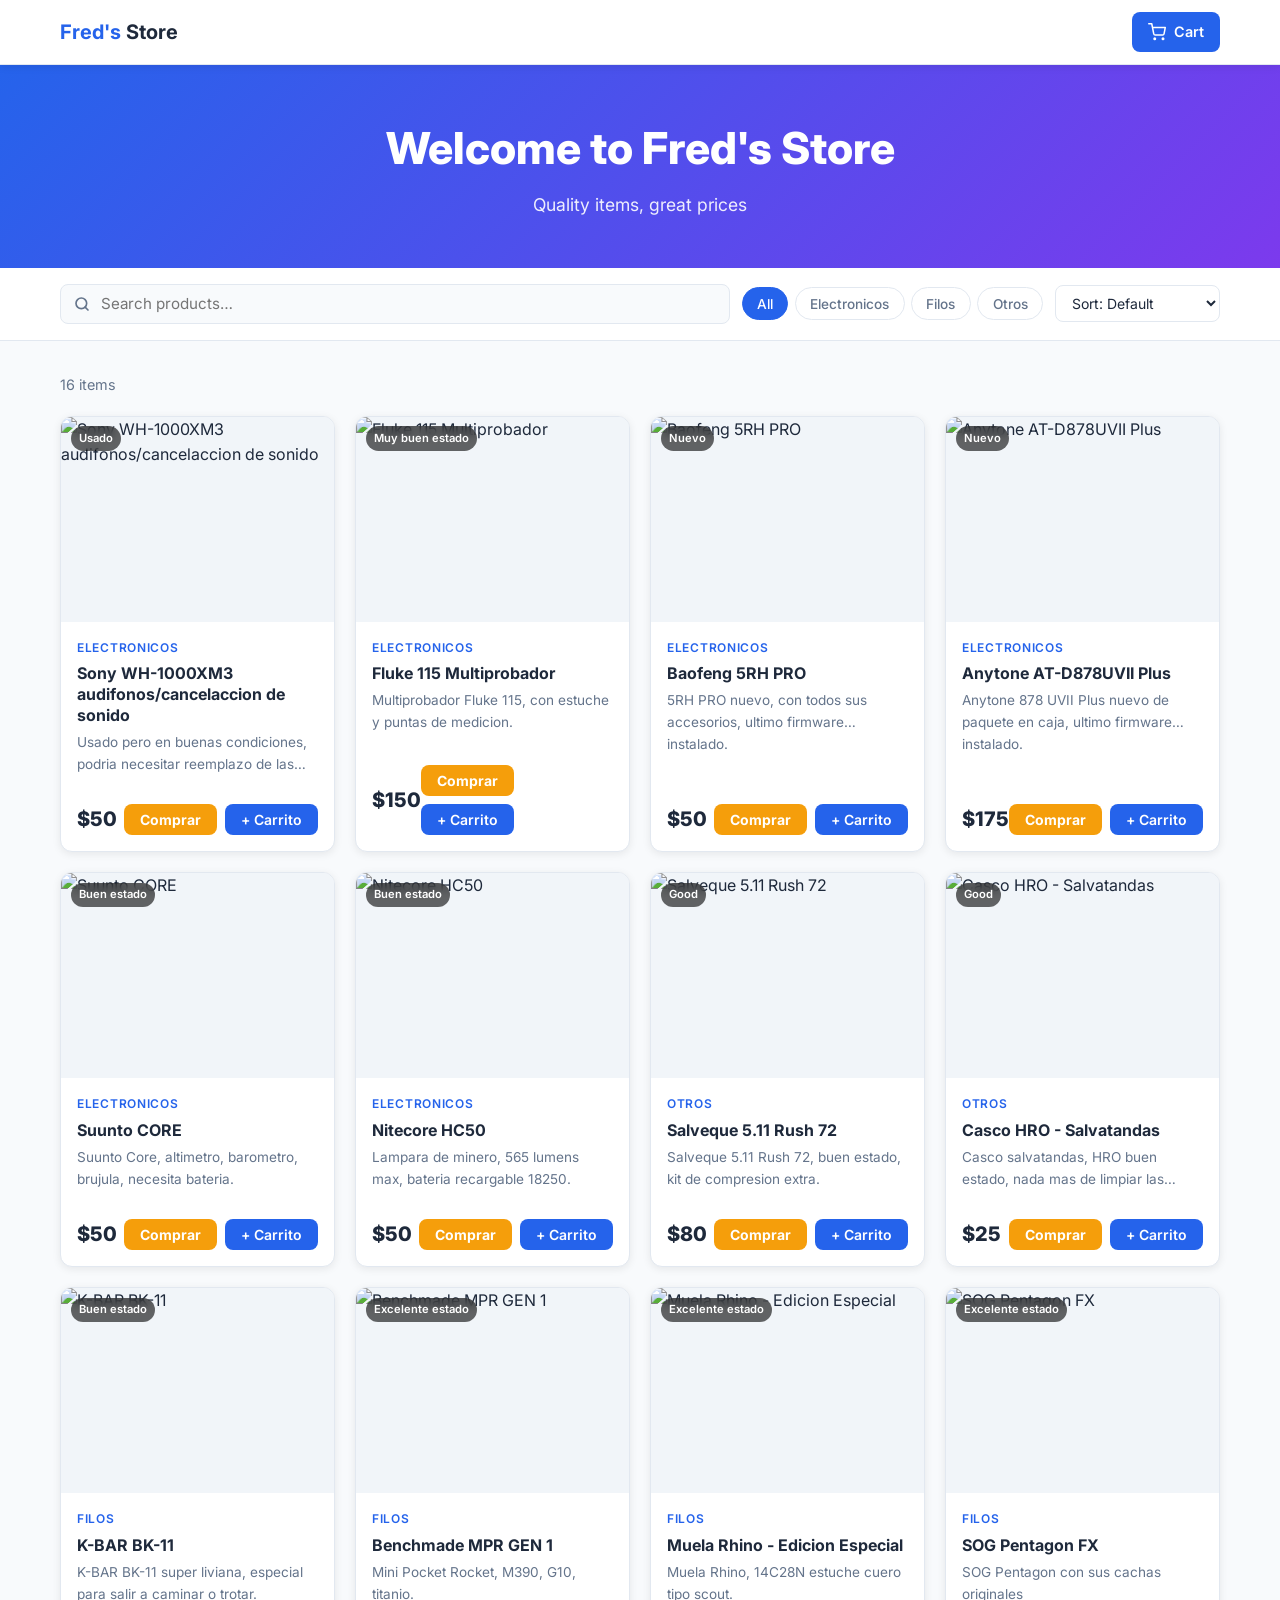
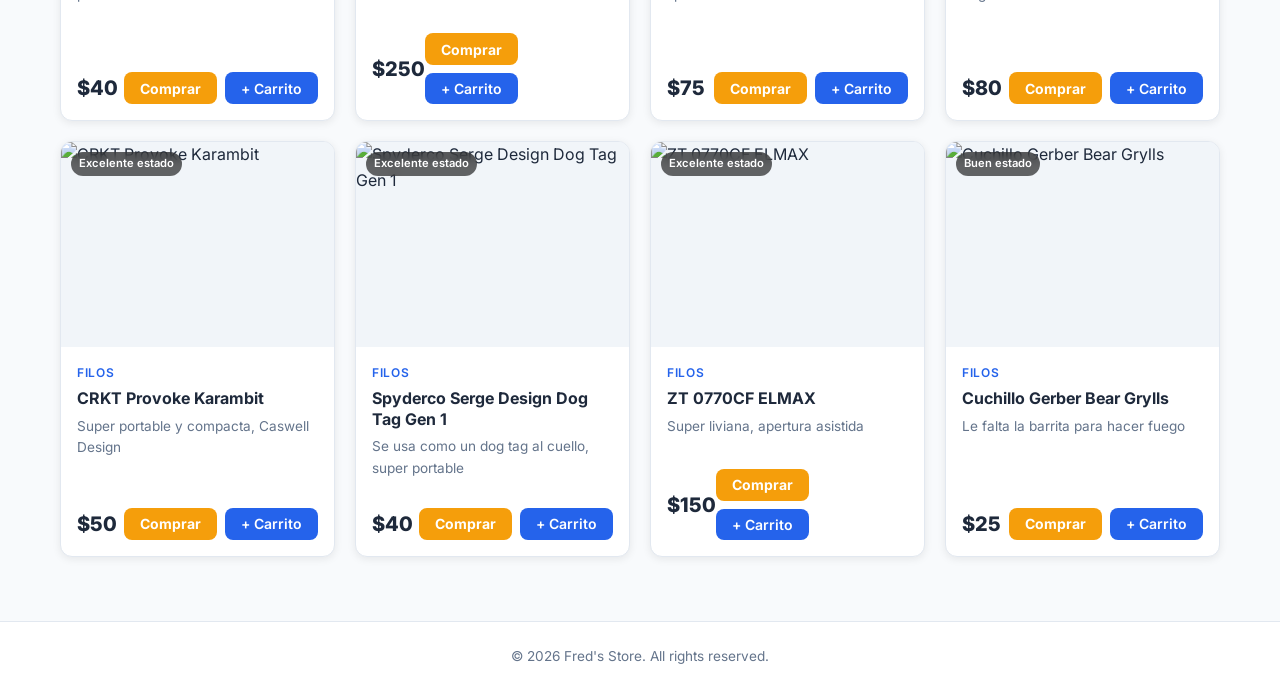
==== index.html @ a8bd1b10 "Initial commit - Fred's Store" ====
<!DOCTYPE html>
<html lang="en">
<head>
  <meta charset="UTF-8" />
  <meta name="viewport" content="width=device-width, initial-scale=1.0" />
  <title id="page-title">My Store</title>
  <link rel="preconnect" href="https://fonts.googleapis.com" />
  <link rel="preconnect" href="https://fonts.gstatic.com" crossorigin />
  <link href="https://fonts.googleapis.com/css2?family=Inter:wght@400;500;600;700;800&display=swap" rel="stylesheet" />
  <link rel="stylesheet" href="css/style.css" />
</head>
<body>

  <!-- ===== HEADER ===== -->
  <header>
    <div class="container header-inner">
      <a class="logo" id="store-logo" href="index.html">My <span>Store</span></a>
      <a class="cart-btn" href="cart.html" id="cart-link">
        <svg width="18" height="18" viewBox="0 0 24 24" fill="none" stroke="currentColor" stroke-width="2" stroke-linecap="round" stroke-linejoin="round"><circle cx="9" cy="21" r="1"/><circle cx="20" cy="21" r="1"/><path d="M1 1h4l2.68 13.39a2 2 0 0 0 2 1.61h9.72a2 2 0 0 0 2-1.61L23 6H6"/></svg>
        Cart
        <span class="badge" id="cart-count">0</span>
      </a>
    </div>
  </header>

  <!-- ===== HERO ===== -->
  <section class="hero">
    <div class="container">
      <h1 id="hero-title">Welcome to My Store</h1>
      <p id="hero-tagline">Quality items, great prices</p>
    </div>
  </section>

  <!-- ===== SEARCH + FILTERS ===== -->
  <section class="controls">
    <div class="container controls-inner">
      <div class="search-wrap">
        <svg width="16" height="16" viewBox="0 0 24 24" fill="none" stroke="currentColor" stroke-width="2.5" stroke-linecap="round" stroke-linejoin="round"><circle cx="11" cy="11" r="8"/><line x1="21" y1="21" x2="16.65" y2="16.65"/></svg>
        <input type="search" id="searchInput" placeholder="Search products…" autocomplete="off" />
      </div>
      <div class="filter-tabs" id="filterTabs">
        <!-- Tabs injected by JS -->
      </div>
      <select id="sortSelect">
        <option value="default">Sort: Default</option>
        <option value="price-asc">Price: Low → High</option>
        <option value="price-desc">Price: High → Low</option>
        <option value="name-asc">Name: A → Z</option>
      </select>
    </div>
  </section>

  <!-- ===== PRODUCT GRID ===== -->
  <main class="grid-section">
    <div class="container">
      <div class="results-bar">
        <span id="resultsCount"></span>
      </div>
      <div class="product-grid" id="productGrid">
        <!-- Cards injected by JS -->
      </div>
    </div>
  </main>

  <!-- ===== FOOTER ===== -->
  <footer>
    <div class="container">
      <p id="footer-text"></p>
    </div>
  </footer>

  <!-- ===== TOAST ===== -->
  <div class="toast" id="toast"></div>

  <!-- ===== BUY NOW MODAL ===== -->
  <div class="modal-overlay" id="buyModal" onclick="closeBuyModal(event)">
    <div class="modal">
      <div class="modal-header">
        <img id="modalImg" src="" alt="" />
        <div class="modal-header-info">
          <span class="cat" id="modalCat"></span>
          <h3 id="modalName"></h3>
          <span class="price" id="modalPrice"></span>
        </div>
        <button class="modal-close" onclick="closeBuyModalDirect()">&times;</button>
      </div>
      <div class="modal-body">
        <div>
          <div class="modal-section-title">Formas de pago</div>
          <div class="payment-options" id="modalPayments"></div>
        </div>
        <div class="modal-contact" id="modalContact"></div>
        <p class="modal-shipping" id="modalShipping"></p>
      </div>
    </div>
  </div>

  <script src="js/products.js"></script>
  <script src="js/app.js"></script>
</body>
</html>
---- css/style.css ----
/* ================================================
   Reset & Base
   ================================================ */
*, *::before, *::after { box-sizing: border-box; margin: 0; padding: 0; }

:root {
  color-scheme: light;
  --brand:     #2563eb;
  --brand-dk:  #1d4ed8;
  --accent:    #f59e0b;
  --sold:      #6b7280;
  --bg:        #f8fafc;
  --surface:   #ffffff;
  --border:    #e2e8f0;
  --text:      #1e293b;
  --muted:     #64748b;
  --radius:    12px;
  --shadow:    0 2px 8px rgba(0,0,0,.08);
  --shadow-lg: 0 8px 24px rgba(0,0,0,.12);
  --font:      'Inter', system-ui, -apple-system, sans-serif;
}

html { scroll-behavior: smooth; color-scheme: light; }
body { font-family: var(--font); background: var(--bg); color: var(--text); line-height: 1.6; }

a { color: inherit; text-decoration: none; }
img { display: block; max-width: 100%; }
button { font-family: inherit; cursor: pointer; border: none; }

/* ================================================
   Layout helpers
   ================================================ */
.container { max-width: 1200px; margin: 0 auto; padding: 0 1.25rem; }

/* ================================================
   Header
   ================================================ */
header {
  background: var(--surface);
  border-bottom: 1px solid var(--border);
  position: sticky;
  top: 0;
  z-index: 100;
  box-shadow: var(--shadow);
}

.header-inner {
  display: flex;
  align-items: center;
  justify-content: space-between;
  height: 64px;
  gap: 1rem;
}

.logo {
  font-size: 1.25rem;
  font-weight: 700;
  color: var(--brand);
  white-space: nowrap;
}
.logo span { color: var(--text); }

/* Cart button */
.cart-btn {
  display: flex;
  align-items: center;
  gap: .5rem;
  background: var(--brand);
  color: #fff;
  padding: .5rem 1rem;
  border-radius: 8px;
  font-size: .9rem;
  font-weight: 600;
  transition: background .15s;
  white-space: nowrap;
}
.cart-btn:hover { background: var(--brand-dk); }
.cart-btn .badge {
  background: var(--accent);
  color: #fff;
  border-radius: 999px;
  padding: 0 6px;
  font-size: .75rem;
  font-weight: 700;
  min-width: 20px;
  text-align: center;
}

/* ================================================
   Hero banner
   ================================================ */
.hero {
  background: linear-gradient(135deg, var(--brand) 0%, #7c3aed 100%);
  color: #fff;
  padding: 3rem 1.25rem;
  text-align: center;
}
.hero h1 { font-size: clamp(1.75rem, 4vw, 2.75rem); font-weight: 800; margin-bottom: .5rem; }
.hero p  { font-size: 1.1rem; opacity: .9; }

/* ================================================
   Search + Filters
   ================================================ */
.controls {
  background: var(--surface);
  border-bottom: 1px solid var(--border);
  padding: 1rem 0;
  position: sticky;
  top: 64px;
  z-index: 90;
}

.controls-inner {
  display: flex;
  flex-wrap: wrap;
  align-items: center;
  gap: .75rem;
}

.search-wrap {
  position: relative;
  flex: 1;
  min-width: 200px;
}
.search-wrap svg {
  position: absolute;
  left: .875rem;
  top: 50%;
  transform: translateY(-50%);
  color: var(--muted);
  pointer-events: none;
}
#searchInput {
  width: 100%;
  padding: .6rem 1rem .6rem 2.5rem;
  border: 1.5px solid var(--border);
  border-radius: 8px;
  font-size: .95rem;
  font-family: inherit;
  background: var(--bg);
  color: var(--text);
  transition: border-color .15s, box-shadow .15s;
}
#searchInput:focus {
  outline: none;
  border-color: var(--brand);
  box-shadow: 0 0 0 3px rgba(37,99,235,.15);
}

.filter-tabs {
  display: flex;
  gap: .4rem;
  flex-wrap: wrap;
}
.filter-tab {
  padding: .45rem .9rem;
  border-radius: 999px;
  border: 1.5px solid var(--border);
  background: var(--surface);
  font-size: .85rem;
  font-weight: 500;
  color: var(--muted);
  transition: all .15s;
}
.filter-tab:hover { border-color: var(--brand); color: var(--brand); }
.filter-tab.active { background: var(--brand); border-color: var(--brand); color: #fff; }

/* Sort select */
#sortSelect {
  padding: .5rem .75rem;
  border: 1.5px solid var(--border);
  border-radius: 8px;
  font-size: .875rem;
  font-family: inherit;
  background: var(--surface);
  color: var(--text);
  cursor: pointer;
}
#sortSelect:focus { outline: none; border-color: var(--brand); }

/* ================================================
   Product grid
   ================================================ */
.grid-section { padding: 2rem 0 4rem; }

.results-bar {
  display: flex;
  align-items: center;
  justify-content: space-between;
  margin-bottom: 1.25rem;
  font-size: .9rem;
  color: var(--muted);
}

.product-grid {
  display: grid;
  grid-template-columns: repeat(auto-fill, minmax(260px, 1fr));
  gap: 1.25rem;
}

/* ================================================
   Product card
   ================================================ */
.card {
  background: var(--surface);
  border: 1px solid var(--border);
  border-radius: var(--radius);
  overflow: hidden;
  box-shadow: var(--shadow);
  display: flex;
  flex-direction: column;
  transition: transform .2s, box-shadow .2s;
}
.card:hover { transform: translateY(-3px); box-shadow: var(--shadow-lg); }
.card.sold-card { opacity: .7; }

.card-img-wrap {
  position: relative;
  aspect-ratio: 4/3;
  overflow: hidden;
  background: #f1f5f9;
}
.card-img-wrap img {
  width: 100%;
  height: 100%;
  object-fit: cover;
  transition: transform .3s;
}
.card:hover .card-img-wrap img { transform: scale(1.04); }

.sold-badge {
  position: absolute;
  inset: 0;
  background: rgba(0,0,0,.45);
  display: flex;
  align-items: center;
  justify-content: center;
  color: #fff;
  font-size: 1.4rem;
  font-weight: 800;
  letter-spacing: .05em;
}

.condition-tag {
  position: absolute;
  top: .6rem;
  left: .6rem;
  background: rgba(0,0,0,.6);
  color: #fff;
  font-size: .7rem;
  font-weight: 600;
  padding: .2rem .5rem;
  border-radius: 999px;
  backdrop-filter: blur(4px);
}

.card-body {
  padding: 1rem;
  flex: 1;
  display: flex;
  flex-direction: column;
  gap: .4rem;
}
.card-category { font-size: .75rem; font-weight: 600; color: var(--brand); text-transform: uppercase; letter-spacing: .06em; }
.card-name { font-size: 1rem; font-weight: 700; line-height: 1.3; }
.card-desc { font-size: .85rem; color: var(--muted); flex: 1; display: -webkit-box; -webkit-line-clamp: 2; -webkit-box-orient: vertical; overflow: hidden; }

.card-footer {
  display: flex;
  align-items: center;
  justify-content: space-between;
  padding: .75rem 1rem 1rem;
}
.card-price { font-size: 1.25rem; font-weight: 800; color: var(--text); }
.card-price.sold-price { color: var(--sold); text-decoration: line-through; }

.btn-add {
  background: var(--brand);
  color: #fff;
  padding: .45rem 1rem;
  border-radius: 8px;
  font-size: .875rem;
  font-weight: 600;
  transition: background .15s, transform .1s;
}
.btn-add:hover { background: var(--brand-dk); }
.btn-add:active { transform: scale(.97); }
.btn-add:disabled, .btn-add.in-cart {
  background: #e2e8f0;
  color: var(--muted);
  cursor: default;
}
.btn-sold { background: var(--sold); color: #fff; padding: .45rem 1rem; border-radius: 8px; font-size: .875rem; font-weight: 600; cursor: default; }

/* Empty state */
.empty-state {
  grid-column: 1/-1;
  text-align: center;
  padding: 4rem 1rem;
  color: var(--muted);
}
.empty-state svg { margin: 0 auto 1rem; opacity: .3; }
.empty-state h3 { font-size: 1.25rem; margin-bottom: .4rem; color: var(--text); }

/* ================================================
   Cart page
   ================================================ */
.page-header {
  background: var(--surface);
  border-bottom: 1px solid var(--border);
  padding: 1.5rem 0;
}
.page-header h1 { font-size: 1.75rem; font-weight: 800; }
.back-link { display: inline-flex; align-items: center; gap: .3rem; color: var(--brand); font-size: .9rem; margin-bottom: .5rem; }
.back-link:hover { text-decoration: underline; }

.cart-layout {
  display: grid;
  grid-template-columns: 1fr 340px;
  gap: 1.5rem;
  padding: 2rem 0 4rem;
  align-items: start;
}
@media (max-width: 760px) {
  .cart-layout { grid-template-columns: 1fr; }
}

/* Cart items */
.cart-items-list { display: flex; flex-direction: column; gap: 1rem; }

.cart-item {
  background: var(--surface);
  border: 1px solid var(--border);
  border-radius: var(--radius);
  padding: 1rem;
  display: flex;
  gap: 1rem;
  align-items: center;
}
.cart-item img { width: 80px; height: 80px; object-fit: cover; border-radius: 8px; flex-shrink: 0; background: #f1f5f9; }
.cart-item-info { flex: 1; min-width: 0; }
.cart-item-name { font-weight: 700; font-size: .95rem; }
.cart-item-cond { font-size: .8rem; color: var(--muted); }
.cart-item-price { font-size: 1.1rem; font-weight: 800; white-space: nowrap; }

.btn-remove {
  background: none;
  color: var(--muted);
  padding: .4rem;
  border-radius: 6px;
  font-size: .8rem;
  transition: background .15s, color .15s;
}
.btn-remove:hover { background: #fee2e2; color: #dc2626; }

/* Empty cart */
.empty-cart {
  background: var(--surface);
  border: 1px solid var(--border);
  border-radius: var(--radius);
  padding: 3rem 1rem;
  text-align: center;
  color: var(--muted);
}
.empty-cart h3 { font-size: 1.1rem; margin-bottom: .4rem; color: var(--text); }

/* Order summary */
.summary-card {
  background: var(--surface);
  border: 1px solid var(--border);
  border-radius: var(--radius);
  padding: 1.5rem;
  position: sticky;
  top: 80px;
}
.summary-card h2 { font-size: 1.1rem; font-weight: 700; margin-bottom: 1rem; }

.summary-row { display: flex; justify-content: space-between; font-size: .9rem; padding: .3rem 0; }
.summary-row.total { font-weight: 800; font-size: 1.1rem; border-top: 1.5px solid var(--border); margin-top: .5rem; padding-top: .75rem; }

.contact-box {
  background: #eff6ff;
  border: 1.5px solid #bfdbfe;
  border-radius: 10px;
  padding: 1rem;
  margin: 1.25rem 0;
  font-size: .875rem;
}
.contact-box h3 { font-size: .9rem; font-weight: 700; color: var(--brand); margin-bottom: .5rem; }
.contact-box p { color: var(--text); margin-bottom: .3rem; }
.contact-box .label { font-weight: 600; }

.payment-tags { display: flex; gap: .4rem; flex-wrap: wrap; margin-top: .5rem; }
.payment-tag {
  background: var(--brand);
  color: #fff;
  font-size: .75rem;
  font-weight: 600;
  padding: .2rem .6rem;
  border-radius: 999px;
}

.btn-clear {
  width: 100%;
  padding: .65rem;
  border-radius: 8px;
  border: 1.5px solid var(--border);
  background: var(--surface);
  color: var(--muted);
  font-size: .875rem;
  font-weight: 600;
  margin-top: .5rem;
  transition: all .15s;
}
.btn-clear:hover { border-color: #dc2626; color: #dc2626; }

.shipping-note { font-size: .8rem; color: var(--muted); margin-top: .75rem; }

/* ================================================
   Buy Now Modal
   ================================================ */
.modal-overlay {
  position: fixed;
  inset: 0;
  background: rgba(0,0,0,.55);
  backdrop-filter: blur(3px);
  z-index: 1000;
  display: flex;
  align-items: center;
  justify-content: center;
  padding: 1rem;
  opacity: 0;
  pointer-events: none;
  transition: opacity .2s;
}
.modal-overlay.open {
  opacity: 1;
  pointer-events: all;
}

.modal {
  background: var(--surface);
  border-radius: 16px;
  box-shadow: var(--shadow-lg);
  width: 100%;
  max-width: 480px;
  transform: translateY(20px) scale(.97);
  transition: transform .25s cubic-bezier(.34,1.56,.64,1);
  overflow: hidden;
}
.modal-overlay.open .modal {
  transform: translateY(0) scale(1);
}

.modal-header {
  display: flex;
  align-items: flex-start;
  gap: 1rem;
  padding: 1.25rem 1.25rem .75rem;
  border-bottom: 1px solid var(--border);
}
.modal-header img {
  width: 72px;
  height: 72px;
  object-fit: cover;
  border-radius: 10px;
  flex-shrink: 0;
  background: #f1f5f9;
}
.modal-header-info { flex: 1; min-width: 0; }
.modal-header-info .cat { font-size: .72rem; font-weight: 700; color: var(--brand); text-transform: uppercase; letter-spacing: .06em; }
.modal-header-info h3 { font-size: 1rem; font-weight: 700; margin: .15rem 0 .25rem; line-height: 1.3; }
.modal-header-info .price { font-size: 1.35rem; font-weight: 800; color: var(--brand); }
.modal-close {
  background: none;
  border: none;
  color: var(--muted);
  font-size: 1.3rem;
  line-height: 1;
  padding: .2rem;
  cursor: pointer;
  flex-shrink: 0;
  transition: color .15s;
}
.modal-close:hover { color: var(--text); }

.modal-body { padding: 1.25rem; display: flex; flex-direction: column; gap: 1rem; }

.modal-section-title {
  font-size: .75rem;
  font-weight: 700;
  text-transform: uppercase;
  letter-spacing: .07em;
  color: var(--muted);
  margin-bottom: .5rem;
}

/* Payment method buttons */
.payment-options { display: flex; flex-direction: column; gap: .6rem; }
.payment-option {
  display: flex;
  align-items: center;
  gap: .75rem;
  padding: .75rem 1rem;
  border: 1.5px solid var(--border);
  border-radius: 10px;
  background: var(--bg);
  font-size: .9rem;
  font-weight: 600;
  color: var(--text);
  text-align: left;
  cursor: default;
  transition: border-color .15s, background .15s;
}
.payment-option .pay-icon {
  width: 36px;
  height: 36px;
  border-radius: 8px;
  background: var(--brand);
  color: #fff;
  display: flex;
  align-items: center;
  justify-content: center;
  font-size: .8rem;
  font-weight: 800;
  flex-shrink: 0;
}
.payment-option .pay-icon.sinpe    { background: #e85d04; }
.payment-option .pay-icon.transfer { background: #0369a1; }
.payment-option .pay-icon.delivery { background: #15803d; }

/* Contact row */
.modal-contact {
  background: #eff6ff;
  border: 1.5px solid #bfdbfe;
  border-radius: 10px;
  padding: .875rem 1rem;
  font-size: .875rem;
}
.modal-contact p { display: flex; align-items: center; gap: .5rem; color: var(--text); padding: .2rem 0; }
.modal-contact .label { font-weight: 700; color: var(--brand); min-width: 70px; }
.modal-contact a { color: var(--brand); font-weight: 600; }
.modal-contact a:hover { text-decoration: underline; }

.modal-shipping {
  font-size: .8rem;
  color: var(--muted);
  text-align: center;
}

/* Buy Now button on card */
.btn-buy {
  background: #f59e0b;
  color: #fff;
  padding: .45rem 1rem;
  border-radius: 8px;
  font-size: .875rem;
  font-weight: 700;
  transition: background .15s, transform .1s;
  border: none;
}
.btn-buy:hover { background: #d97706; }
.btn-buy:active { transform: scale(.97); }

.card-actions { display: flex; gap: .5rem; align-items: center; flex-wrap: wrap; }

/* ================================================
   Toast notification
   ================================================ */
.toast {
  position: fixed;
  bottom: 1.5rem;
  right: 1.5rem;
  background: #1e293b;
  color: #fff;
  padding: .75rem 1.25rem;
  border-radius: 10px;
  font-size: .9rem;
  font-weight: 500;
  box-shadow: var(--shadow-lg);
  transform: translateY(100px);
  opacity: 0;
  transition: all .3s cubic-bezier(.34,1.56,.64,1);
  z-index: 9999;
}
.toast.show { transform: translateY(0); opacity: 1; }

/* ================================================
   Footer
   ================================================ */
footer {
  border-top: 1px solid var(--border);
  background: var(--surface);
  padding: 1.5rem 0;
  text-align: center;
  font-size: .85rem;
  color: var(--muted);
}

/* ================================================
   Responsive tweaks
   ================================================ */
@media (max-width: 640px) {
  .hero { padding: 2rem 1rem; }
  .controls-inner { flex-direction: column; align-items: stretch; }
  .filter-tabs { justify-content: flex-start; }
  .card-footer { flex-wrap: wrap; gap: .5rem; }
}
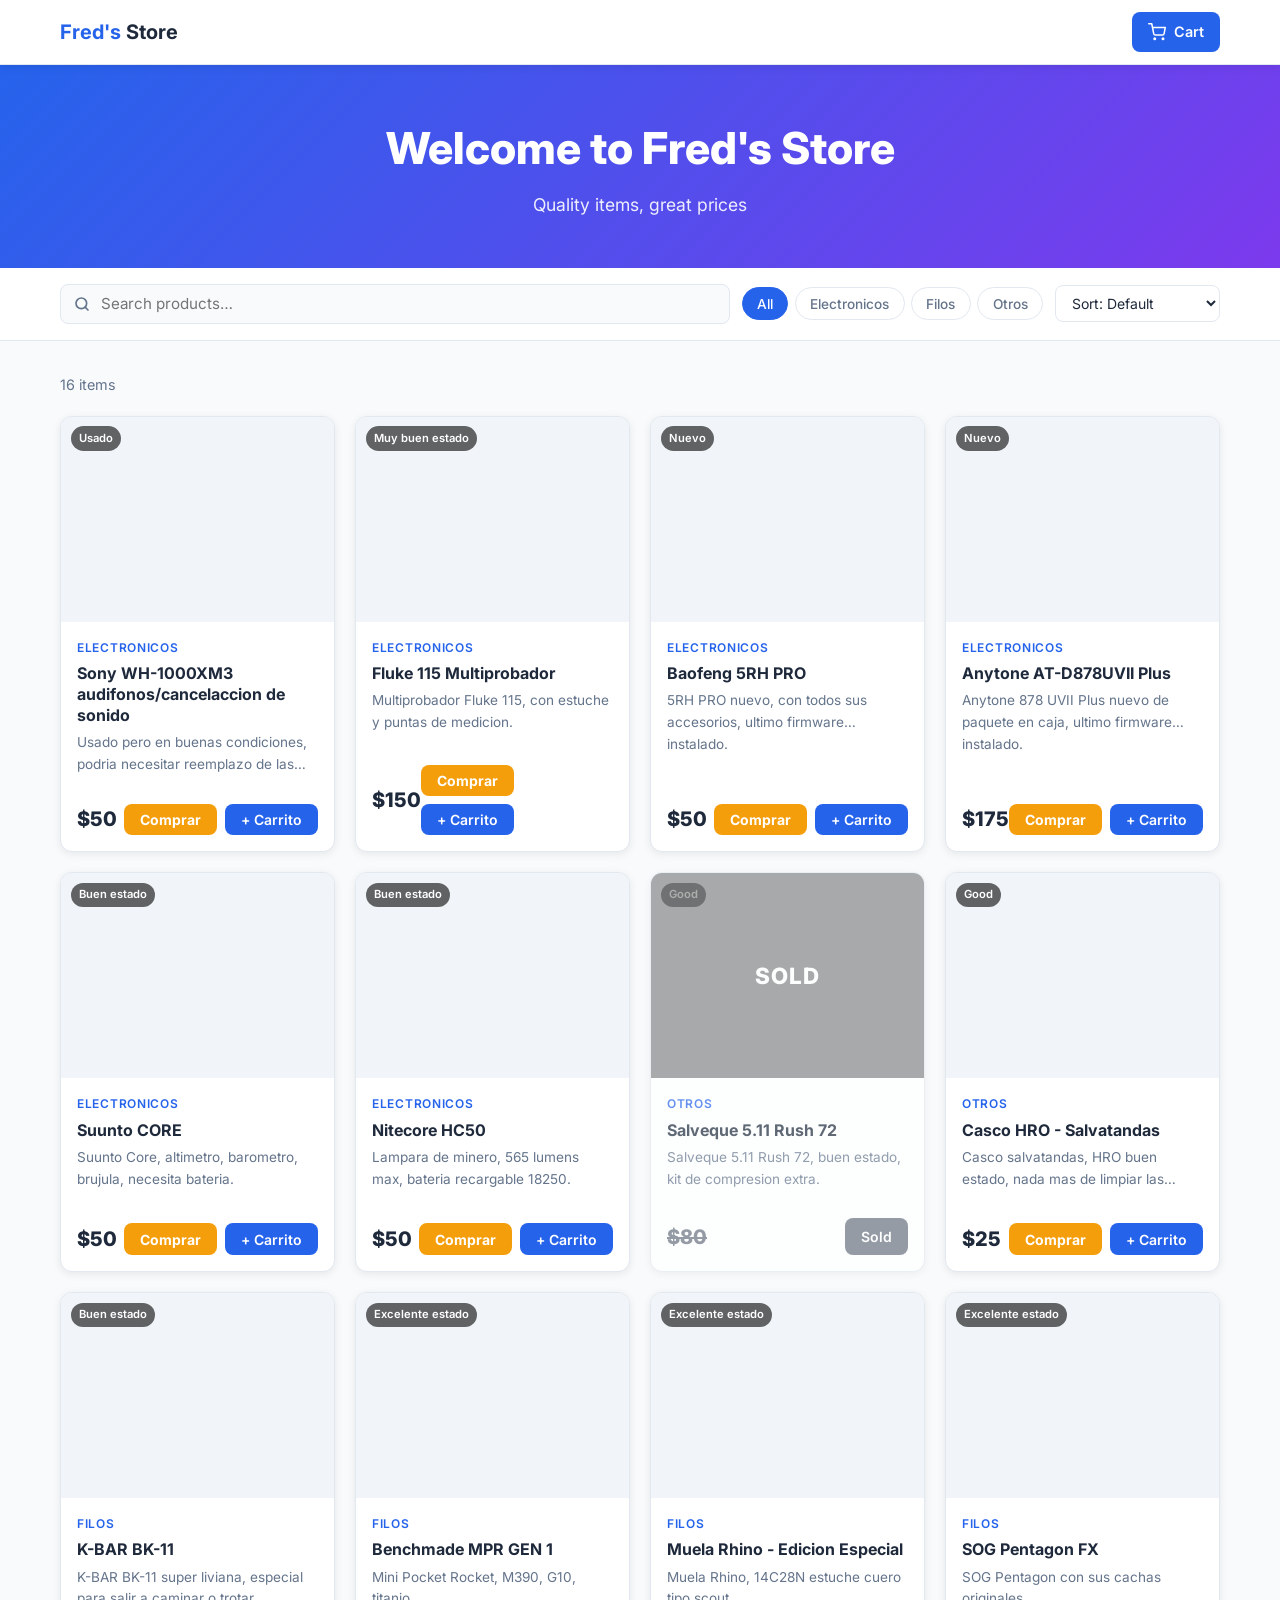
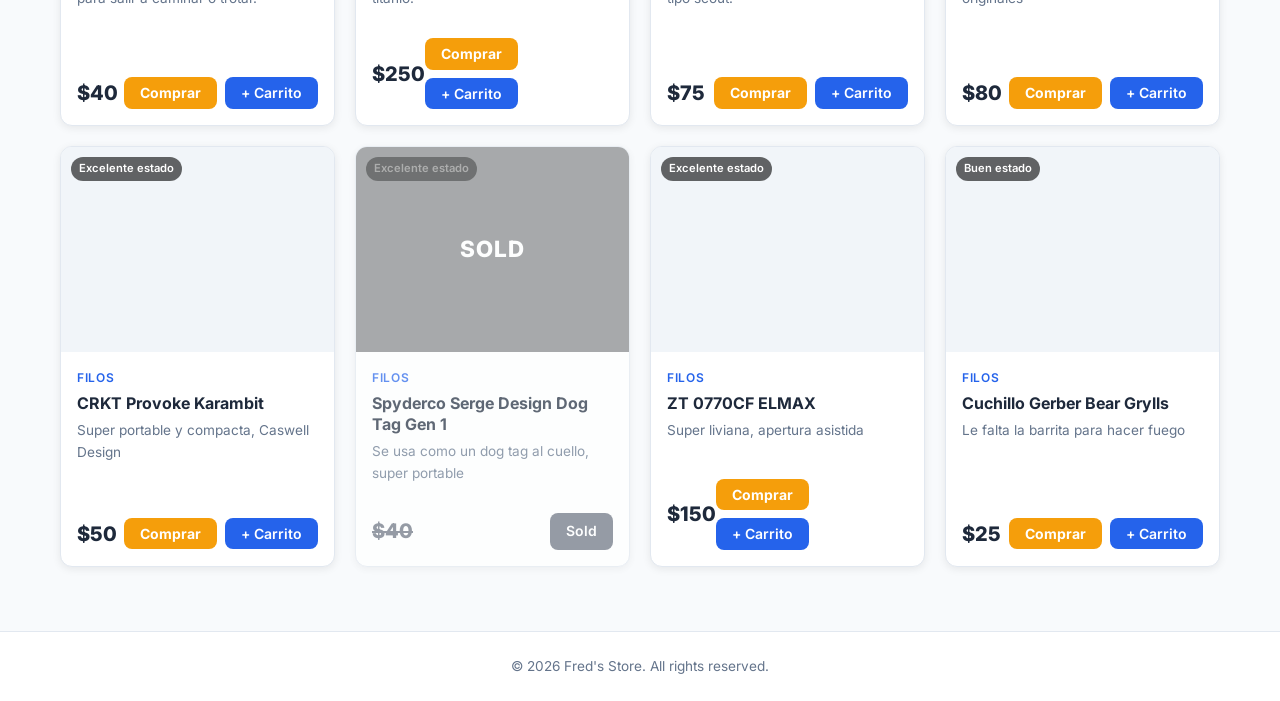
==== commit 4c80c6ac: "Add product detail view and full image display Co-Authored-By: Claude Sonnet 4.6 <noreply@anthropic." ====
--- a/index.html
+++ b/index.html
@@ -72,6 +72,31 @@
   <!-- ===== TOAST ===== -->
   <div class="toast" id="toast"></div>
 
+  <!-- ===== PRODUCT DETAIL VIEW ===== -->
+  <div class="detail-overlay" id="detailOverlay">
+    <div class="detail-page">
+      <button class="detail-back" onclick="closeDetail()">
+        <svg width="16" height="16" viewBox="0 0 24 24" fill="none" stroke="currentColor" stroke-width="2.5" stroke-linecap="round" stroke-linejoin="round"><polyline points="15 18 9 12 15 6"/></svg>
+        Volver al catálogo
+      </button>
+      <div class="detail-inner">
+        <div class="detail-img-wrap">
+          <img id="detailImg" src="" alt="" />
+          <span class="condition-tag" id="detailCondition"></span>
+        </div>
+        <div class="detail-info">
+          <span class="card-category" id="detailCategory"></span>
+          <h1 class="detail-name" id="detailName"></h1>
+          <p class="detail-desc" id="detailDesc"></p>
+          <div class="detail-price-row">
+            <span class="detail-price" id="detailPrice"></span>
+            <div class="card-actions" id="detailActions"></div>
+          </div>
+        </div>
+      </div>
+    </div>
+  </div>
+
   <!-- ===== BUY NOW MODAL ===== -->
   <div class="modal-overlay" id="buyModal" onclick="closeBuyModal(event)">
     <div class="modal">
--- a/css/style.css
+++ b/css/style.css
@@ -417,6 +417,131 @@
 .shipping-note { font-size: .8rem; color: var(--muted); margin-top: .75rem; }
 
 /* ================================================
+   Product Detail View
+   ================================================ */
+.detail-overlay {
+  position: fixed;
+  inset: 0;
+  background: var(--bg);
+  z-index: 500;
+  overflow-y: auto;
+  transform: translateX(100%);
+  transition: transform .3s cubic-bezier(.4,0,.2,1);
+}
+.detail-overlay.open {
+  transform: translateX(0);
+}
+
+.detail-page {
+  max-width: 1000px;
+  margin: 0 auto;
+  padding: 1.5rem 1.25rem 4rem;
+}
+
+.detail-back {
+  display: inline-flex;
+  align-items: center;
+  gap: .4rem;
+  background: var(--surface);
+  border: 1.5px solid var(--border);
+  color: var(--brand);
+  font-size: .9rem;
+  font-weight: 600;
+  padding: .55rem 1rem;
+  border-radius: 8px;
+  margin-bottom: 1.75rem;
+  transition: background .15s, border-color .15s;
+}
+.detail-back:hover {
+  background: #eff6ff;
+  border-color: var(--brand);
+}
+
+.detail-inner {
+  display: grid;
+  grid-template-columns: 1fr 1fr;
+  gap: 2.5rem;
+  align-items: start;
+}
+@media (max-width: 680px) {
+  .detail-inner { grid-template-columns: 1fr; gap: 1.5rem; }
+}
+
+.detail-img-wrap {
+  position: relative;
+  border-radius: 16px;
+  overflow: hidden;
+  background: #f1f5f9;
+  box-shadow: var(--shadow-lg);
+}
+.detail-img-wrap img {
+  width: 100%;
+  height: auto;
+  display: block;
+  object-fit: contain;
+}
+.detail-img-wrap .condition-tag {
+  font-size: .8rem;
+  padding: .3rem .7rem;
+}
+
+.detail-info {
+  display: flex;
+  flex-direction: column;
+  gap: .75rem;
+  padding-top: .25rem;
+}
+
+.detail-name {
+  font-size: clamp(1.3rem, 3vw, 1.75rem);
+  font-weight: 800;
+  line-height: 1.25;
+  color: var(--text);
+}
+
+.detail-desc {
+  font-size: .975rem;
+  color: var(--muted);
+  line-height: 1.7;
+}
+
+.detail-price-row {
+  display: flex;
+  align-items: center;
+  gap: 1rem;
+  flex-wrap: wrap;
+  margin-top: .5rem;
+  padding-top: 1rem;
+  border-top: 1.5px solid var(--border);
+}
+
+.detail-price {
+  font-size: 2rem;
+  font-weight: 800;
+  color: var(--text);
+}
+
+/* "Ver foto" hint on hover */
+.view-hint {
+  position: absolute;
+  inset: 0;
+  background: rgba(0,0,0,.35);
+  color: #fff;
+  display: flex;
+  align-items: center;
+  justify-content: center;
+  font-size: .95rem;
+  font-weight: 700;
+  letter-spacing: .03em;
+  opacity: 0;
+  transition: opacity .2s;
+}
+.card-img-wrap:hover .view-hint { opacity: 1; }
+
+.card-name-link { cursor: pointer; }
+.card-name-link:hover { color: var(--brand); text-decoration: underline; }
+
+/* ================================================
    Buy Now Modal
    ================================================ */
 .modal-overlay {
